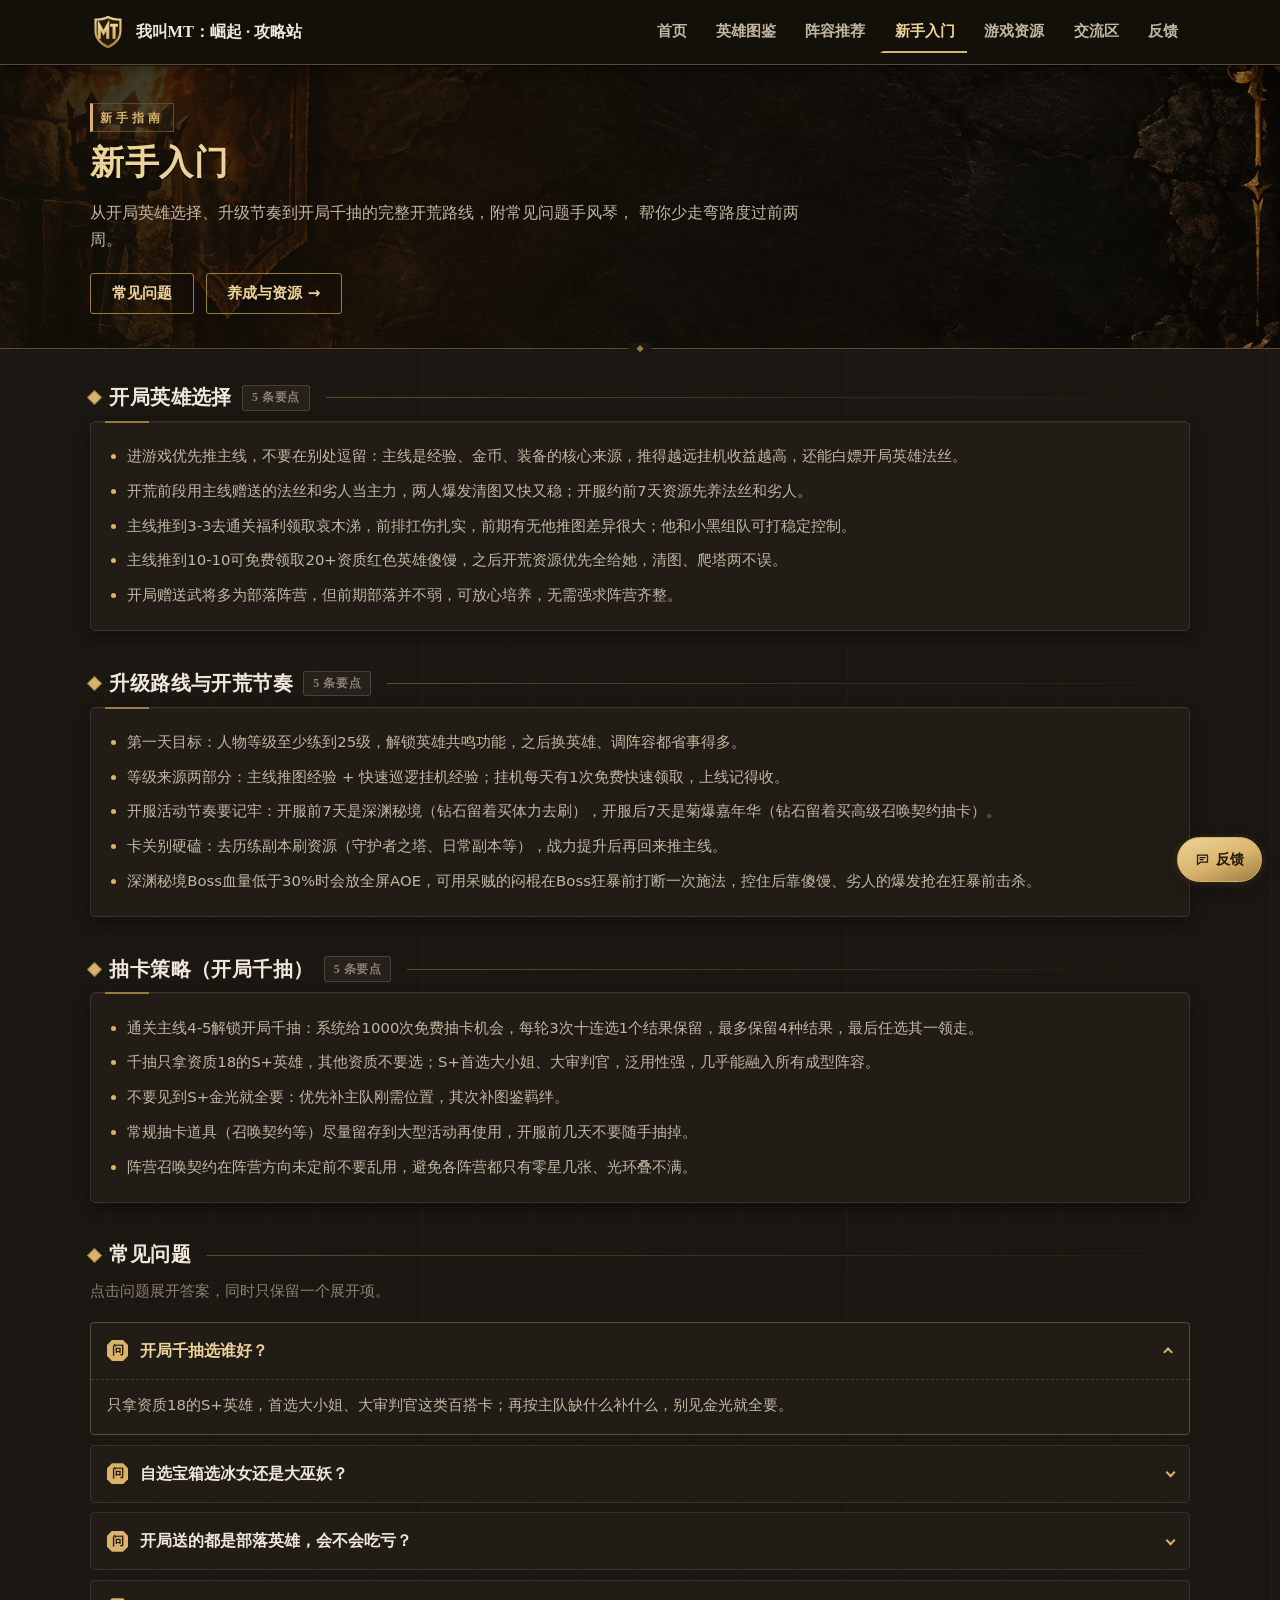
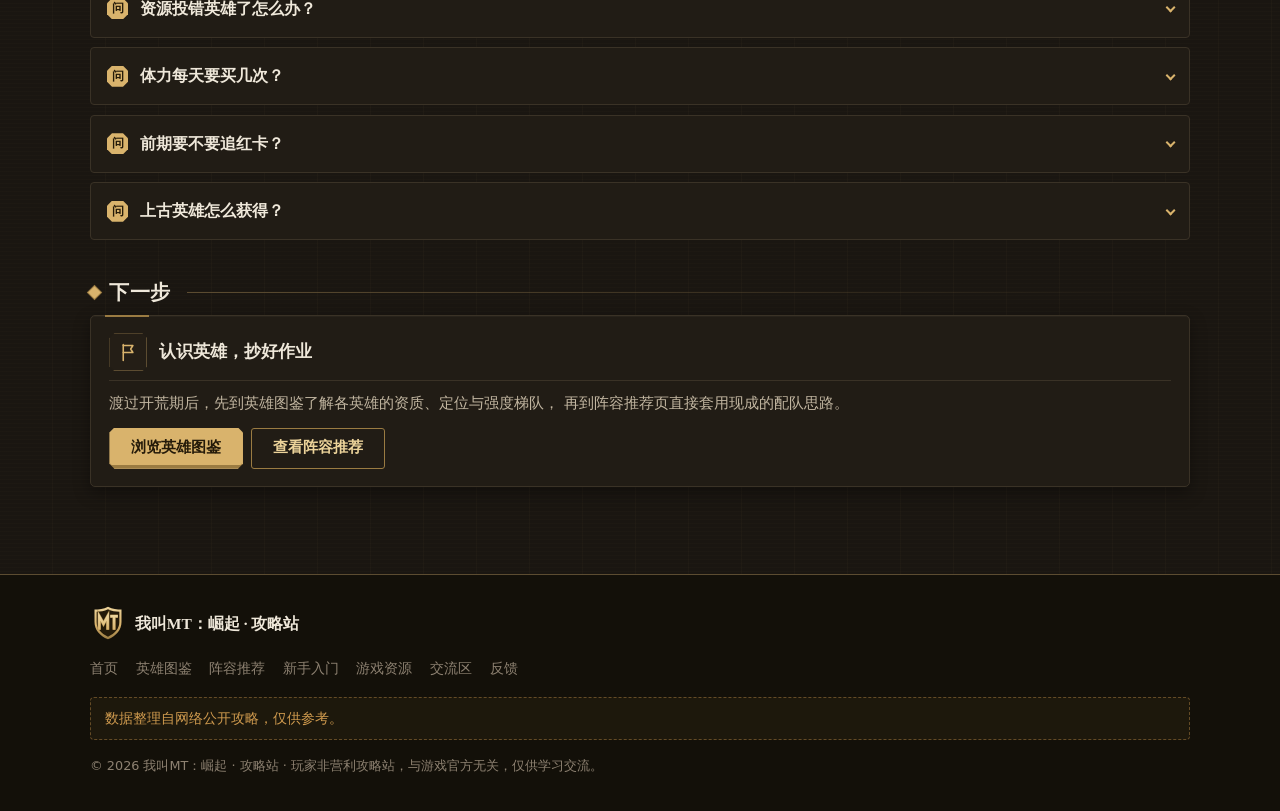
==== beginner.html @ c242b193 "init: 我叫MT：崛起攻略站（含反馈页）" ====
<!DOCTYPE html>
<html lang="zh-CN">
<head>
  <meta charset="UTF-8">
  <meta name="viewport" content="width=device-width, initial-scale=1.0">
  <title>新手入门 · 我叫MT：崛起 · 攻略站</title>
  <meta name="description" content="我叫MT：崛起新手入门攻略：开局英雄选择、升级路线与开荒节奏、开局千抽策略，附常见问题解答，帮你顺利度过开荒期。">
  <link rel="icon" type="image/png" href="assets/img/favicon-32.png">
  <!-- 样式在前：全站唯一样式文件 -->
  <link rel="stylesheet" href="assets/css/style.css">
  <!-- 页面局部：仅攻略要点列表的布局微调，视觉一律沿用全站设计令牌 -->
  <style>
    .guide-list { margin: 0; color: var(--text-secondary); }
    .guide-list li + li { margin-top: .55rem; }
    .guide-list li::marker { color: var(--gold); }
  </style>
</head>
<body>
  <!-- 页头（site-header）由 common.js 的 MTCommon.mount 注入到 body 顶部 -->

  <main class="page">
    <!-- 页面标题区 -->
    <section class="page-hero">
      <div class="container">
        <p class="page-hero__eyebrow">新手指南</p>
        <h1 class="page-hero__title">新手入门</h1>
        <p class="page-hero__desc">
          从开局英雄选择、升级节奏到开局千抽的完整开荒路线，附常见问题手风琴，
          帮你少走弯路度过前两周。
        </p>
        <div class="page-hero__actions">
          <a class="btn btn--ghost" href="#faq">常见问题</a>
          <a class="btn btn--ghost" href="resource.html">养成与资源 →</a>
        </div>
      </div>
    </section>

    <div class="container">
      <!-- ① 要点板块：由页面脚本读取 window.MT_GUIDES.beginner 渲染 -->
      <div id="guide-sections">
        <noscript>
          <div class="alert alert--warn">
            <p>攻略内容由 JavaScript 渲染，请启用后刷新页面。</p>
          </div>
        </noscript>
      </div>

      <!-- ② FAQ 手风琴：details/summary + 纯 JS 互斥展开 -->
      <section class="section" id="faq" aria-labelledby="faq-title">
        <h2 class="section__title" id="faq-title">常见问题</h2>
        <p class="section__desc">点击问题展开答案，同时只保留一个展开项。</p>
        <div id="guide-faq" class="faq"></div>
      </section>

      <!-- ③ 页尾引导 -->
      <section class="section" aria-labelledby="next-title">
        <h2 class="section__title" id="next-title">下一步</h2>
        <article class="card">
          <div class="card__head">
            <span class="card__icon" aria-hidden="true"><svg viewBox="0 0 24 24" fill="none" stroke="currentColor" stroke-width="1.8" stroke-linecap="round" stroke-linejoin="round"><path d="M6 3v18"/><path d="M6 4h11l-2.5 4L17 12H6"/></svg></span>
            <h3 class="card__title">认识英雄，抄好作业</h3>
          </div>
          <p class="card__desc">
            渡过开荒期后，先到英雄图鉴了解各英雄的资质、定位与强度梯队，
            再到阵容推荐页直接套用现成的配队思路。
          </p>
          <div class="card__foot">
            <a class="btn btn--primary" href="heroes.html">浏览英雄图鉴</a>
            <a class="btn btn--ghost" href="lineup.html">查看阵容推荐</a>
          </div>
        </article>
      </section>
    </div>
  </main>

  <!-- 页脚（site-footer，含免责声明）由 MTCommon.mount 注入到 body 末尾 -->

  <noscript>
    <div class="alert alert--warn container">
      <p>本站导航与攻略内容依赖 JavaScript，请启用后刷新页面。</p>
    </div>
  </noscript>

  <!-- body 末尾脚本顺序：data 脚本 → common.js → 页面脚本（mount 在最前调用） -->

  <!-- ① data 脚本：攻略数据 -->
  <script src="data/guides.js"></script>

  <!-- ② 全站公共脚本 -->
  <script src="assets/js/common.js"></script>

  <!-- ③ 页面脚本：先挂载骨架，再渲染攻略内容 -->
  <script>
    (function () {
      'use strict';

      /* 骨架挂载：页头 / 导航高亮 / 移动端菜单 / 页脚 */
      MTCommon.mount('beginner');

      var data = window.MT_GUIDES && window.MT_GUIDES.beginner;

      /* 数据缺失时的友好提示条 */
      function dataAlert(variant, text) {
        var box = document.createElement('div');
        box.className = 'alert alert--' + variant;
        box.setAttribute('role', 'alert');
        var p = document.createElement('p');
        var strong = document.createElement('strong');
        strong.textContent = '攻略数据加载失败。';
        p.appendChild(strong);
        p.appendChild(document.createTextNode(text));
        box.appendChild(p);
        return box;
      }

      /* 要点列表 <ul class="guide-list"> */
      function buildList(items) {
        var ul = document.createElement('ul');
        ul.className = 'guide-list';
        (items || []).forEach(function (text) {
          var li = document.createElement('li');
          li.textContent = text;
          ul.appendChild(li);
        });
        return ul;
      }

      /* ① 要点板块：section__title + 卡片内要点列表 */
      var sectionsHost = document.getElementById('guide-sections');
      if (sectionsHost) {
        if (!data || !Array.isArray(data.sections) || !data.sections.length) {
          sectionsHost.appendChild(dataAlert('warn',
            '请确认 data/guides.js 已正常引入，且包含 beginner 数据。'));
          console.warn('[beginner] window.MT_GUIDES.beginner.sections 缺失');
        } else {
          data.sections.forEach(function (sec, i) {
            var section = document.createElement('section');
            section.className = 'section';
            section.setAttribute('aria-labelledby', 'guide-sec-' + i);

            var h2 = document.createElement('h2');
            h2.className = 'section__title';
            h2.id = 'guide-sec-' + i;

            var label = document.createElement('span');
            label.textContent = sec.title || ('要点 ' + (i + 1));
            h2.appendChild(label);

            var count = document.createElement('span');
            count.className = 'badge badge--muted';
            count.textContent =
              (Array.isArray(sec.list) ? sec.list.length : 0) + ' 条要点';
            h2.appendChild(count);

            var card = document.createElement('article');
            card.className = 'card';
            card.appendChild(buildList(sec.list));

            section.appendChild(h2);
            section.appendChild(card);
            sectionsHost.appendChild(section);
          });
        }
      }

      /* ② FAQ 手风琴：互斥展开（纯 JS，样式复用 .faq / .faq-item） */
      var faqHost = document.getElementById('guide-faq');
      if (faqHost) {
        if (!data || !Array.isArray(data.faq) || !data.faq.length) {
          var info = document.createElement('div');
          info.className = 'alert alert--info';
          info.setAttribute('role', 'status');
          var infoP = document.createElement('p');
          infoP.textContent = '常见问题整理中，敬请期待。';
          info.appendChild(infoP);
          faqHost.appendChild(info);
          console.warn('[beginner] window.MT_GUIDES.beginner.faq 缺失');
        } else {
          var items = [];
          data.faq.forEach(function (entry, i) {
            var d = document.createElement('details');
            d.className = 'faq-item';

            var q = document.createElement('summary');
            q.className = 'faq-q';
            q.textContent = entry.q || ('问题 ' + (i + 1));

            var a = document.createElement('div');
            a.className = 'faq-a';
            var p = document.createElement('p');
            p.textContent = entry.a || '';
            a.appendChild(p);

            d.appendChild(q);
            d.appendChild(a);

            /* 手风琴互斥：展开一项时收起其余项 */
            d.addEventListener('toggle', function () {
              if (!d.open) return;
              items.forEach(function (other) {
                if (other !== d) other.open = false;
              });
            });

            items.push(d);
            faqHost.appendChild(d);
          });
          if (items.length) items[0].open = true; /* 首条默认展开示意可交互 */
        }
      }
    })();
  </script>
</body>
</html>
---- assets/css/style.css ----
/* ============================================================
   我叫MT：崛起 · 攻略站 —— 全站唯一样式文件 (v1.8 视觉重设计)
   ------------------------------------------------------------
   风格：魔兽世界式玩家攻略站 —— 暖石板深色 + 羊皮纸金，
        衬线中文标题、斜切角与方正控件、阵营纹章色彩、
        细线纹理背景；拒绝渐变光晕与圆角卡片堆砌。
   方法：移动优先（Mobile First），主断点 768px，辅助 480/1024
   依赖：零依赖，纯 CSS。本地双击 index.html 即可正常显示。
   目录：
     01 设计令牌
     02 基础重置与全局
     03 布局（container / page / section）
     04 顶部导航（由 common.js 注入）
     05 页面标题区 page-hero
     06 卡片与网格 card / card-grid
     07 筛选器 filter-bar / select / chips
     08 搜索框 search-box
     09 表格 table-wrap / table
     10 FAQ 手风琴 faq（details 实现，无 JS 可用）
     11 徽章 badge
     12 头像 avatar（首字/立绘双模式）
     13 提示条 alert
     14 按钮 btn
     15 页脚 site-footer（由 common.js 注入）
     16 评论区 giscus-wrap / 纹章装饰
     17 工具类与动效偏好
   ============================================================ */

/* ============================================================
   01 设计令牌
   ============================================================ */
:root {
  /* —— 底色（暖石板系，由深到浅）—— */
  --bg-deep:      #131009;                          /* 页面最底层 / 页脚 */
  --bg-body:      #1a1611;                          /* 页面主体 */
  --bg-card:      #211c15;                          /* 卡片表面 */
  --bg-elevated:  #282217;                          /* 弹层/表头/输入底 */
  --bg-soft:      #2f2820;                          /* hover 底 */
  --border-subtle: #3a3226;                         /* 常规描边 */
  --border-strong: #5c4c31;                         /* 强调描边 */

  /* —— 羊皮纸金 —— */
  --gold:        #d9b36c;
  --gold-rgb:    217, 179, 108;
  --gold-strong: #ecd39a;
  --gold-deep:   #9a7b42;
  --gold-ink:    #241a09;                           /* 金底上的深色文字 */

  /* —— 文本（暖灰）—— */
  --text-primary:   #efe8da;
  --text-secondary: #c2b6a1;
  --text-muted:     #8d8171;

  /* —— 状态色 —— */
  --info:    #7ba3d8;  --info-rgb:    123, 163, 216;
  --success: #7bae6f;  --success-rgb: 123, 174, 111;
  --warn:    #cf9a4e;  --warn-rgb:    207, 154, 78;
  --danger:  #c96a5a;  --danger-rgb:  201, 106, 90;

  /* —— 阵营色（联盟=蓝 / 部落=红 / 邪能=绿）—— */
  --alliance: #6d9bd8; --alliance-rgb: 109, 155, 216; --alliance-deep: #3c5f8f;
  --horde:    #cf6156; --horde-rgb:    207, 97, 86;   --horde-deep:    #8f3a32;
  --neutral:  #5da583; --neutral-rgb:  93, 165, 131;  --neutral-deep:  #35664f;

  /* —— 稀有度（资质：高→低 暖金/银/青铜/灰）—— */
  --rarity-common:    #a09781; --rarity-common-rgb:    160, 151, 129;
  --rarity-rare:      #8fa8c8; --rarity-rare-rgb:      143, 168, 200;
  --rarity-epic:      #b08cc9; --rarity-epic-rgb:      176, 140, 201;
  --rarity-legendary: #dca64f; --rarity-legendary-rgb: 220, 166, 79;

  /* —— 圆角：整体方正，仅保留小圆角 —— */
  --radius-sm: 3px;
  --radius-md: 4px;
  --radius-lg: 5px;
  --radius-full: 999px;

  /* —— 斜切角（芯片/徽章/金底按钮的游戏 UI 感）—— */
  --chamfer: polygon(
    5px 0, calc(100% - 5px) 0, 100% 5px,
    100% calc(100% - 5px), calc(100% - 5px) 100%,
    5px 100%, 0 calc(100% - 5px), 0 5px
  );

  /* —— 阴影：硬投影，不用光晕 —— */
  --shadow-card: 0 1px 0 rgba(255, 244, 214, 0.03) inset, 0 6px 16px rgba(0, 0, 0, 0.35);
  --shadow-pop:  0 10px 28px rgba(0, 0, 0, 0.5);
  --shadow-press: 0 2px 0 rgba(0, 0, 0, 0.45);

  /* —— 尺寸与层级 —— */
  --container-max: 1100px;
  --header-h: 64px;
  --z-header: 100;

  /* —— 字体：标题衬线（庄重、有雕版感），正文黑体 —— */
  --font-serif: "Noto Serif SC", "Source Han Serif SC", "思源宋体",
                 "STZhongsong", "SimSun", serif;
  --font-sans: "PingFang SC", "HarmonyOS Sans SC", "Microsoft YaHei",
               "Segoe UI", system-ui, -apple-system, sans-serif;
}

/* ============================================================
   02 基础重置与全局
   ============================================================ */
*,
*::before,
*::after { box-sizing: border-box; }

html {
  scroll-behavior: smooth;
  scroll-padding-top: calc(var(--header-h) + 1rem);
}

body {
  margin: 0;
  min-height: 100vh;
  display: flex;
  flex-direction: column;
  font-family: var(--font-sans);
  font-size: 15.5px;
  line-height: 1.75;
  color: var(--text-primary);
  background-color: var(--bg-body);
  /* 细线纹理：横向织线 + 纵向石缝，代替渐变光晕 */
  background-image:
    repeating-linear-gradient(0deg,
      transparent 0, transparent 3px,
      rgba(217, 179, 108, 0.016) 3px, rgba(217, 179, 108, 0.016) 4px),
    repeating-linear-gradient(90deg,
      transparent 0, transparent 52px,
      rgba(217, 179, 108, 0.028) 52px, rgba(217, 179, 108, 0.028) 53px);
  -webkit-font-smoothing: antialiased;
  text-rendering: optimizeLegibility;
}

main { flex: 1 0 auto; }

img { max-width: 100%; display: block; }

h1, h2, h3, h4 {
  margin: 0 0 .5em; line-height: 1.35;
  font-family: var(--font-serif);
  font-weight: 900;
}
h1 { font-size: clamp(1.55rem, 4.5vw, 2.15rem); letter-spacing: .02em; }
h2 { font-size: clamp(1.25rem, 3.6vw, 1.5rem); letter-spacing: .02em; }
h3 { font-size: 1.08rem; }
p  { margin: 0 0 .8em; }

a { color: var(--gold-strong); text-decoration: none; transition: color .18s; }
a:hover { color: var(--gold); }

ul, ol { margin: 0 0 .8em; padding-left: 1.3em; }

::selection { background: rgba(var(--gold-rgb), 0.32); color: #fff8e8; }

:focus-visible {
  outline: 2px solid var(--gold);
  outline-offset: 2px;
  border-radius: 2px;
}

/* 滚动条（暖石色） */
::-webkit-scrollbar { width: 10px; height: 10px; }
::-webkit-scrollbar-track { background: var(--bg-deep); }
::-webkit-scrollbar-thumb {
  background: #3d342a; border-radius: 0;
  border: 2px solid var(--bg-deep);
}
::-webkit-scrollbar-thumb:hover { background: #52463a; }

/* ============================================================
   03 布局
   ============================================================ */
.container {
  width: min(100% - 2rem, var(--container-max));
  margin-inline: auto;
}

.page { padding-bottom: 3rem; }

.section { margin: 0 0 2.4rem; }
.section__title {
  display: flex; align-items: center; gap: .65rem;
  margin-bottom: .45em; font-size: 1.28rem; color: var(--text-primary);
}
/* 标题前置菱形饰钉 + 尾部渐隐细线 */
.section__title::before {
  content: ""; flex: 0 0 auto; width: 9px; height: 9px;
  transform: rotate(45deg);
  background: var(--gold);
  box-shadow: 0 0 0 1px var(--gold-deep);
}
.section__title::after {
  content: ""; flex: 1 1 auto; height: 1px; margin-left: .35rem;
  background: linear-gradient(90deg, var(--border-strong), transparent);
}
.section__desc { margin: 0 0 1.1rem; color: var(--text-muted); font-size: .92rem; }

/* ============================================================
   04 顶部导航（结构由 MTCommon.mount 注入，类名契约不变）
   ============================================================ */
.site-header {
  position: sticky; top: 0; z-index: var(--z-header);
  background: rgba(19, 16, 9, 0.94);
  -webkit-backdrop-filter: blur(8px); backdrop-filter: blur(8px);
  border-bottom: 1px solid var(--border-strong);
  box-shadow: 0 1px 0 rgba(0, 0, 0, 0.6), 0 4px 14px rgba(0, 0, 0, 0.35);
}
.site-header__inner {
  display: flex; align-items: center; justify-content: space-between;
  gap: .75rem; min-height: var(--header-h); position: relative;
}

/* 站名：斜切金板徽标 + 衬线站名 */
.brand { display: inline-flex; align-items: center; gap: .6rem; }
.brand__logo {
  display: inline-flex; align-items: center; justify-content: center;
  width: 36px; height: 36px; flex: 0 0 auto;
}
/* v2.0：品牌位改用站点徽标 SVG（盾形 MT），无金底无斜切以免双重描框 */
.brand__logo img { width: 100%; height: 100%; display: block; }
.brand__name {
  font-family: var(--font-serif);
  font-weight: 900; font-size: 1.02rem; color: var(--text-primary);
  white-space: nowrap;
}
@media (max-width: 400px) {
  .brand__name { font-size: .9rem; }
}

/* 汉堡按钮（仅移动端显示） */
.nav-toggle {
  display: inline-flex; flex-direction: column;
  align-items: center; justify-content: center; gap: 5px;
  width: 44px; height: 44px; padding: 0;
  border-radius: var(--radius-sm);
  background: var(--bg-elevated);
  border: 1px solid var(--border-subtle);
  cursor: pointer;
}
.nav-toggle__bar {
  width: 18px; height: 2px; border-radius: 0;
  background: var(--gold); transition: transform .25s ease, opacity .2s ease;
}
.site-header--open .nav-toggle__bar:nth-child(1) { transform: translateY(7px) rotate(45deg); }
.site-header--open .nav-toggle__bar:nth-child(2) { opacity: 0; }
.site-header--open .nav-toggle__bar:nth-child(3) { transform: translateY(-7px) rotate(-45deg); }

/* 移动端：导航下拉面板，默认隐藏 */
.site-nav {
  display: none;
  position: absolute; top: 100%; left: -1rem; right: -1rem;
  padding: .5rem .75rem 1rem;
  background: var(--bg-elevated);
  border-bottom: 1px solid var(--border-strong);
  border-top: 1px solid var(--border-subtle);
  box-shadow: var(--shadow-pop);
}
.site-header--open .site-nav { display: block; animation: navDrop .18s ease both; }
@keyframes navDrop {
  from { opacity: 0; transform: translateY(-6px); }
  to   { opacity: 1; transform: translateY(0); }
}
.nav-list { display: flex; flex-direction: column; gap: .1rem; margin: 0; padding: 0; list-style: none; }
.nav-link {
  display: block; padding: .6rem .8rem;
  border-radius: var(--radius-sm);
  color: var(--text-secondary); font-weight: 600; font-size: .98rem;
  border-left: 3px solid transparent;
  transition: background .18s, color .18s, border-color .18s;
}
.nav-link:hover { color: var(--gold-strong); background: var(--bg-soft); }
.nav-link--active {
  color: var(--gold-strong);
  background: rgba(var(--gold-rgb), 0.07);
  border-left-color: var(--gold);
}

/* ≥768px：横排导航，隐藏汉堡；当前项用底部金条标识 */
@media (min-width: 768px) {
  .nav-toggle { display: none; }
  .site-nav {
    display: block; position: static;
    padding: 0; background: transparent;
    border: 0; box-shadow: none;
  }
  .site-header--open .site-nav { animation: none; }
  .nav-list { flex-direction: row; gap: .15rem; }
  .nav-link {
    padding: .45rem .75rem; font-size: .95rem;
    border-left-color: transparent;
    border-bottom: 2px solid transparent;
    border-radius: 0;
  }
  .nav-link:hover { background: transparent; border-bottom-color: var(--border-strong); }
  .nav-link--active {
    background: transparent;
    border-bottom-color: var(--gold);
  }
}

/* ============================================================
   05 页面标题区（去渐变横幅：留白 + 饰线 + 菱形分隔）
   ============================================================ */
.page-hero {
  position: relative;
  padding: 2.4rem 0 2.1rem;
  margin-bottom: 2.2rem;
  background:
    repeating-linear-gradient(-45deg,
      transparent 0, transparent 14px,
      rgba(217, 179, 108, 0.02) 14px, rgba(217, 179, 108, 0.02) 15px);
  border-bottom: 1px solid var(--border-strong);
}
/* 横幅底图（v2.0 P3）：火把石壁，左侧压暗保标题可读，右中透出安静深色区 */
.page-hero::before {
  content: "";
  position: absolute; inset: 0; z-index: 0;
  background:
    linear-gradient(90deg,
      rgba(19, 16, 9, 0.88) 0%, rgba(19, 16, 9, 0.62) 45%,
      rgba(19, 16, 9, 0.38) 100%),
    url("../img/banner-default.png") center 42% / cover no-repeat;
  pointer-events: none;
}
.page-hero > .container { position: relative; z-index: 1; }
/* 底缝中央菱形饰 */
.page-hero::after {
  content: "◆"; position: absolute; left: 50%; bottom: -.52em;
  transform: translateX(-50%);
  color: var(--gold-deep); background: var(--bg-body);
  padding: 0 .85em; font-size: .58rem; line-height: 1;
}
/* 中文标签：金边签条，代替英文眉标 */
.page-hero__eyebrow {
  display: inline-block; margin: 0 0 .55em;
  padding: .18em .7em .18em .6em;
  color: var(--gold); font-size: .78rem; font-weight: 700;
  letter-spacing: .32em;
  border: 1px solid var(--border-strong);
  border-left: 3px solid var(--gold);
  background: rgba(var(--gold-rgb), 0.06);
}
.page-hero__title {
  margin: 0 0 .4em;
  color: var(--gold-strong);
  text-shadow: 0 1px 0 rgba(0, 0, 0, 0.8);
}
.page-hero__desc {
  max-width: 46em; margin: 0; color: var(--text-secondary); font-size: .98rem;
}
.page-hero__actions { display: flex; flex-wrap: wrap; gap: .75rem; margin-top: 1.2rem; }

/* 首页纹章横排（阵营徽记装饰，index.html 内联 SVG） */
.hero-crest-band {
  display: flex; align-items: center; gap: 1.3rem;
  margin-top: 1.5rem;
}
.hero-crest-band svg { width: 46px; height: 46px; }
.hero-crest-band .crest--alliance { color: var(--alliance); }
.hero-crest-band .crest--horde    { color: var(--horde); }
.hero-crest-band .crest--neutral  { color: var(--neutral); }

/* ============================================================
   06 卡片与网格
   ============================================================ */
.card-grid {
  display: grid; grid-template-columns: 1fr; gap: .9rem;
}
@media (min-width: 560px)  { .card-grid { grid-template-columns: repeat(2, 1fr); gap: 1rem; } }
@media (min-width: 1024px) { .card-grid { grid-template-columns: repeat(3, 1fr); } }
.card-grid--4 { /* 宽屏四列（版块类） */ }
@media (min-width: 1024px) { .card-grid--4 { grid-template-columns: repeat(4, 1fr); } }
.card-grid--2 { grid-template-columns: 1fr; }
@media (min-width: 768px)  { .card-grid--2 { grid-template-columns: repeat(2, 1fr); } }

/* 卡片：平整石板 + 双线描边 + 顶部金线短饰 */
.card {
  position: relative;
  display: flex; flex-direction: column; gap: .55rem;
  padding: 1.05rem 1.15rem 1.1rem;
  background: var(--bg-card);
  border: 1px solid var(--border-subtle);
  border-radius: var(--radius-lg);
  box-shadow: var(--shadow-card);
  transition: border-color .18s ease, transform .18s ease;
}
.card::before {
  content: ""; position: absolute; top: -1px; left: 14px;
  width: 44px; height: 2px; background: var(--gold-deep);
}
.card:hover {
  transform: translateY(-1px);
  border-color: var(--border-strong);
}
.card__head {
  display: flex; align-items: center; gap: .7rem;
  padding-bottom: .55rem; border-bottom: 1px solid var(--border-subtle);
}
.card__head .avatar { margin-bottom: -0.55rem; }  /* 头像不吃分隔线内边距 */
/* 图标位：斜切托板，内放手绘 SVG（stroke=currentColor） */
.card__icon {
  display: inline-flex; align-items: center; justify-content: center;
  width: 38px; height: 38px; flex: 0 0 auto;
  clip-path: var(--chamfer);
  background: #241e16;
  border: 1px solid var(--border-strong);
  color: var(--gold);
}
.card__icon svg { width: 21px; height: 21px; display: block; }
.card__title { margin: 0; font-size: 1.05rem; }
.card__desc  { margin: 0; color: var(--text-secondary); font-size: .92rem; flex: 1; }
.card__foot  { display: flex; align-items: center; gap: .5rem; flex-wrap: wrap; margin-top: .2rem; }

/* 英雄卡阵营纹章水印（heroes.js 注入，装饰性 SVG） */
.card__crest {
  position: absolute; top: .55rem; right: .6rem;
  width: 40px; height: 40px; opacity: .13; pointer-events: none;
}
.card__crest svg { width: 100%; height: 100%; display: block; }
.card__crest.crest--alliance { color: var(--alliance); opacity: .30; }
.card__crest.crest--horde    { color: var(--horde); opacity: .30; }
.card__crest.crest--neutral  { color: var(--neutral); opacity: .30; }

/* 攻略要点列表（resource/beginner 内联脚本使用） */
.guide-list { margin: 0; padding-left: 1.15em; }
.guide-list li { margin: .3em 0; color: var(--text-secondary); font-size: .93rem; }
.guide-list li::marker { color: var(--gold-deep); }

/* ============================================================
   07 筛选器
   ============================================================ */
.filter-bar {
  display: flex; flex-wrap: wrap; align-items: flex-end;
  gap: .75rem 1rem; margin-bottom: 1.35rem;
  padding: .85rem 1rem;
  background: var(--bg-card);
  border: 1px solid var(--border-subtle);
  border-top: 2px solid var(--border-strong);
  border-radius: var(--radius-lg);
}
.filter-group { display: flex; flex-wrap: wrap; gap: .75rem 1rem; align-items: flex-end; }

.field { display: inline-flex; flex-direction: column; gap: .3rem; }
.field__label {
  font-size: .78rem; color: var(--gold);
  letter-spacing: .18em; font-weight: 700;
}

/* 下拉：方正控件 + 金色箭头 */
.select { position: relative; display: inline-flex; }
.select select {
  appearance: none; -webkit-appearance: none;
  min-width: 8.5em; padding: .5rem 2.3em .5rem .9rem;
  font: inherit; font-size: .92rem; color: var(--text-primary);
  background: var(--bg-elevated);
  border: 1px solid var(--border-subtle);
  border-radius: var(--radius-sm);
  cursor: pointer; transition: border-color .18s;
}
.select select:hover { border-color: var(--border-strong); }
.select select:focus-visible { outline-offset: 0; border-color: var(--gold); }
.select::after {
  content: ""; position: absolute; right: .95em; top: 50%;
  width: .48em; height: .48em; pointer-events: none;
  border-right: 2px solid var(--gold); border-bottom: 2px solid var(--gold);
  transform: translateY(-70%) rotate(45deg);
}

/* 标签 chips：方正档位签，激活为斜切金底 */
.chips { display: flex; flex-wrap: wrap; gap: .45rem; }
.chip {
  display: inline-flex; align-items: center;
  padding: .36rem .95rem;
  font: inherit; font-size: .88rem; font-weight: 700;
  color: var(--text-secondary);
  background: var(--bg-elevated);
  border: 1px solid var(--border-subtle);
  border-radius: var(--radius-sm);
  cursor: pointer;
  transition: color .18s, border-color .18s, background .18s;
}
.chip:hover { color: var(--gold-strong); border-color: var(--border-strong); }
.chip--active {
  clip-path: var(--chamfer);
  color: var(--gold-ink); background: var(--gold);
  border-color: transparent;
  box-shadow: var(--shadow-press);
}
.chip--active:hover { color: var(--gold-ink); }

/* ============================================================
   08 搜索框
   ============================================================ */
.search-box { position: relative; display: block; flex: 1 1 220px; max-width: 460px; }
.search-box::before {
  content: ""; position: absolute; left: .8rem; top: 50%;
  width: 1.05rem; height: 1.05rem; transform: translateY(-50%);
  pointer-events: none; opacity: .8;
  background: url("data:image/svg+xml,%3Csvg xmlns='http://www.w3.org/2000/svg' viewBox='0 0 24 24' fill='none' stroke='%23c2b6a1' stroke-width='2.2' stroke-linecap='round'%3E%3Ccircle cx='11' cy='11' r='7'/%3E%3Cline x1='21' y1='21' x2='16.2' y2='16.2'/%3E%3C/svg%3E") center / contain no-repeat;
}
.search-box input {
  width: 100%; padding: .58rem 1rem .58rem 2.5rem;
  font: inherit; font-size: .95rem; color: var(--text-primary);
  background: var(--bg-elevated);
  border: 1px solid var(--border-subtle);
  border-radius: var(--radius-sm);
  transition: border-color .18s, box-shadow .18s;
}
.search-box input::placeholder { color: var(--text-muted); }
.search-box input:focus {
  outline: none; border-color: var(--gold);
  box-shadow: 0 0 0 1px rgba(var(--gold-rgb), 0.35);
}

/* ============================================================
   09 表格
   ============================================================ */
.table-wrap {
  overflow-x: auto;
  border: 1px solid var(--border-subtle);
  border-radius: var(--radius-lg);
  background: var(--bg-card);
  box-shadow: var(--shadow-card);
  -webkit-overflow-scrolling: touch;
}
.table {
  width: 100%; border-collapse: collapse;
  font-size: .92rem; white-space: nowrap;
}
.table th, .table td {
  padding: .68rem .85rem; text-align: left;
  border-bottom: 1px solid #2e2820;
}
.table thead th {
  position: sticky; top: 0;
  background: var(--bg-elevated);
  color: var(--gold); font-size: .82rem; font-weight: 700; letter-spacing: .06em;
  border-bottom: 1px solid var(--border-strong);
}
.table tbody tr { transition: background .15s; }
.table tbody tr:hover { background: rgba(var(--gold-rgb), 0.05); }
.table tbody tr:last-child td { border-bottom: 0; }
.table .num { font-variant-numeric: tabular-nums; color: var(--gold-strong); }

/* ============================================================
   10 FAQ 手风琴（details/summary，无 JS 也能开合）
   ============================================================ */
.faq { display: flex; flex-direction: column; gap: .6rem; }
.faq-item {
  background: var(--bg-card);
  border: 1px solid var(--border-subtle);
  border-radius: var(--radius-md);
  overflow: hidden;
  transition: border-color .18s;
}
.faq-item[open] { border-color: var(--border-strong); }
.faq-q {
  display: flex; align-items: center; gap: .75rem;
  padding: .88rem 1rem; cursor: pointer;
  font-family: var(--font-serif); font-weight: 700; font-size: .99rem;
  color: var(--text-primary);
  list-style: none; user-select: none;
  transition: color .18s;
}
.faq-q::-webkit-details-marker { display: none; }
.faq-q::before {
  content: "问"; flex: 0 0 auto;
  width: 1.7em; height: 1.7em; line-height: 1.7em; text-align: center;
  clip-path: var(--chamfer);
  font-family: var(--font-sans);
  font-size: .78em; font-weight: 800; color: var(--gold-ink);
  background: var(--gold);
}
.faq-q::after {
  content: ""; flex: 0 0 auto; margin-left: auto;
  width: .45em; height: .45em;
  border-right: 2px solid var(--gold); border-bottom: 2px solid var(--gold);
  transform: rotate(45deg) translateY(-20%);
  transition: transform .2s;
}
.faq-item[open] .faq-q { color: var(--gold-strong); }
.faq-item[open] .faq-q::after { transform: rotate(-135deg) translateY(-30%); }
.faq-a {
  padding: 0 1rem 1rem 1rem;
  color: var(--text-secondary); font-size: .93rem;
  border-top: 1px dashed #463c2c;
}
.faq-a > :first-child { margin-top: .8rem; }
.faq-a > :last-child { margin-bottom: 0; }

/* ============================================================
   11 徽章 badge（方正小签条）
   ============================================================ */
.badge {
  display: inline-flex; align-items: center; gap: .3em;
  padding: .1rem .55rem;
  font-size: .74rem; font-weight: 700; line-height: 1.75;
  letter-spacing: .05em;
  border-radius: var(--radius-sm);
  color: var(--text-secondary);
  background: var(--bg-elevated);
  border: 1px solid var(--border-subtle);
  white-space: nowrap;
}
.badge--muted { color: var(--text-muted); background: rgba(141, 129, 113, 0.10); border-color: rgba(141, 129, 113, 0.35); }
.badge--gold  { color: var(--gold-strong); background: rgba(var(--gold-rgb), 0.10); border-color: rgba(var(--gold-rgb), 0.45); }

/* 稀有度 */
.badge--common    { color: var(--rarity-common);    background: rgba(var(--rarity-common-rgb), .10);    border-color: rgba(var(--rarity-common-rgb), .4); }
.badge--rare      { color: var(--rarity-rare);      background: rgba(var(--rarity-rare-rgb), .10);      border-color: rgba(var(--rarity-rare-rgb), .45); }
.badge--epic      { color: var(--rarity-epic);      background: rgba(var(--rarity-epic-rgb), .12);      border-color: rgba(var(--rarity-epic-rgb), .45); }
.badge--legendary { color: var(--rarity-legendary); background: rgba(var(--rarity-legendary-rgb), .12); border-color: rgba(var(--rarity-legendary-rgb), .5); }

/* 阵营 */
.badge--alliance { color: var(--alliance); background: rgba(var(--alliance-rgb), .10); border-color: rgba(var(--alliance-rgb), .45); }
.badge--horde    { color: var(--horde);    background: rgba(var(--horde-rgb), .10);    border-color: rgba(var(--horde-rgb), .45); }
.badge--neutral  { color: var(--neutral);  background: rgba(var(--neutral-rgb), .10);  border-color: rgba(var(--neutral-rgb), .45); }

/* Tier：T0 金 / T1 紫 / T2 蓝 / T3 绿 */
.badge--tier0 { color: var(--gold-strong);    background: rgba(var(--gold-rgb), .10);         border-color: rgba(var(--gold-rgb), .5); }
.badge--tier1 { color: var(--rarity-epic);    background: rgba(var(--rarity-epic-rgb), .10);  border-color: rgba(var(--rarity-epic-rgb), .45); }
.badge--tier2 { color: var(--rarity-rare);    background: rgba(var(--rarity-rare-rgb), .10);  border-color: rgba(var(--rarity-rare-rgb), .45); }
.badge--tier3 { color: var(--success);        background: rgba(var(--success-rgb), .10);      border-color: rgba(var(--success-rgb), .45); }

/* ============================================================
   12 头像 avatar（首字模式 / 立绘模式双支持）
   用法A 首字：<span class="avatar avatar--horde">哀</span>
   用法B 立绘：<span class="avatar avatar--horde avatar--hasimg">
                 <img src="assets/img/heroes/xxx.png" onerror="this.remove()">
                 <span class="avatar__glyph">哀</span>
              </span>
   外形：方圆切角 + 阵营描边 + 内圈暗线（像徽章相框）
   ============================================================ */
.avatar {
  position: relative;
  display: inline-flex; align-items: center; justify-content: center;
  width: 42px; height: 42px; flex: 0 0 auto;
  border-radius: 24%;
  font-family: var(--font-serif);
  font-weight: 900; font-size: 1.1rem;
  color: var(--gold-strong);
  background: #2a2318;
  border: 2px solid var(--gold-deep);
  box-shadow: inset 0 0 0 2px rgba(0, 0, 0, 0.5), 0 2px 6px rgba(0, 0, 0, 0.4);
  user-select: none;
}
.avatar--alliance { border-color: var(--alliance-deep); color: #a8c6ec; }
.avatar--horde    { border-color: var(--horde-deep);    color: #ecb0a8; }
.avatar--neutral  { border-color: var(--neutral-deep);  color: #a8d4bd; }
.avatar--sm { width: 30px; height: 30px; font-size: .84rem; }
.avatar--lg { width: 58px; height: 58px; font-size: 1.45rem; }

/* 立绘模式：图片铺满并盖住首字（z-index:1），加载失败被移除后自动回落首字 */
.avatar--hasimg { overflow: hidden; padding: 0; }
.avatar--hasimg img {
  position: absolute; inset: 0; z-index: 1;
  width: 100%; height: 100%;
  object-fit: cover; border-radius: inherit;
}
.avatar__glyph { position: relative; }

/* ============================================================
   13 提示条 alert
   ============================================================ */
.alert {
  display: flex; gap: .7rem; align-items: flex-start;
  padding: .85rem 1rem; margin: 0 0 1rem;
  background: var(--bg-card);
  border: 1px solid var(--border-subtle);
  border-left: 3px solid var(--text-muted);
  border-radius: var(--radius-md);
  font-size: .92rem; color: var(--text-secondary);
}
.alert > :only-child, .alert p { margin: 0; }
.alert strong { color: var(--text-primary); }
.alert--info    { border-left-color: var(--info);    background: rgba(var(--info-rgb), .07); }
.alert--success { border-left-color: var(--success); background: rgba(var(--success-rgb), .07); }
.alert--warn    { border-left-color: var(--warn);    background: rgba(var(--warn-rgb), .08); }
.alert--danger  { border-left-color: var(--danger);  background: rgba(var(--danger-rgb), .08); }

/* ============================================================
   14 按钮（金底实心 = 斜切 + 硬底边，像游戏按键）
   ============================================================ */
.btn {
  display: inline-flex; align-items: center; justify-content: center; gap: .45em;
  padding: .56rem 1.3rem;
  font: inherit; font-size: .95rem; font-weight: 700; line-height: 1.4;
  color: var(--text-secondary);
  background: var(--bg-elevated);
  border: 1px solid var(--border-subtle);
  border-radius: var(--radius-sm);
  cursor: pointer; text-align: center;
  transition: transform .12s ease, border-color .18s, background .18s, color .18s;
}
.btn:hover { color: var(--gold-strong); border-color: var(--border-strong); }
.btn:active { transform: translateY(1px); }

.btn--primary {
  clip-path: var(--chamfer);
  color: var(--gold-ink); background: var(--gold);
  border-color: transparent;
  box-shadow: inset 0 -3px 0 var(--gold-deep);
}
.btn--primary:hover {
  color: var(--gold-ink); background: var(--gold-strong);
  box-shadow: inset 0 -3px 0 var(--gold-deep);
}
.btn--ghost {
  background: transparent;
  border-color: var(--gold-deep);
  color: var(--gold-strong);
}
.btn--ghost:hover { background: rgba(var(--gold-rgb), .08); color: var(--gold-strong); border-color: var(--gold); }
.btn--soft { background: var(--bg-soft); }

.btn--sm { padding: .3rem .85rem; font-size: .85rem; }
.btn--lg { padding: .72rem 1.8rem; font-size: 1.02rem; }
.btn--block { display: flex; width: 100%; }

/* ============================================================
   15 页脚（结构由 MTCommon.mount 注入）
   ============================================================ */
.site-footer {
  position: relative;
  margin-top: auto;
  padding: 1.9rem 0 2.1rem;
  background: var(--bg-deep);
  border-top: 1px solid var(--border-strong);
}
.site-footer__inner { display: flex; flex-direction: column; gap: .9rem; }
.site-footer__brand {
  display: flex; align-items: center; gap: .55rem;
  margin: 0; font-family: var(--font-serif); font-weight: 900;
}
.site-footer__nav { display: flex; flex-wrap: wrap; gap: .35rem 1.1rem; margin: 0; padding: 0; list-style: none; }
.site-footer__nav a { color: var(--text-muted); font-size: .88rem; }
.site-footer__nav a:hover { color: var(--gold-strong); }
.site-footer__disclaimer {
  margin: 0; padding: .55rem .85rem;
  color: var(--warn); font-size: .85rem;
  background: rgba(var(--warn-rgb), .06);
  border: 1px dashed rgba(var(--warn-rgb), .4);
  border-radius: var(--radius-md);
}
.site-footer__meta { margin: 0; color: var(--text-muted); font-size: .8rem; }

/* ============================================================
   16 评论区 giscus
   ============================================================ */
.giscus-wrap { padding: .4rem 0 0; }
.giscus-wrap iframe { width: 100%; }

/* ============================================================
   17 工具类与动效偏好
   ============================================================ */
.text-muted   { color: var(--text-muted); }
.text-gold    { color: var(--gold-strong); }
.text-center  { text-align: center; }
.visually-hidden {
  position: absolute; width: 1px; height: 1px;
  margin: -1px; padding: 0; overflow: hidden;
  clip: rect(0 0 0 0); white-space: nowrap; border: 0;
}

@media (prefers-reduced-motion: reduce) {
  html { scroll-behavior: auto; }
  *, *::before, *::after {
    animation-duration: .01ms !important;
    animation-iteration-count: 1 !important;
    transition-duration: .01ms !important;
  }
}

/* ============================================================
   18 反馈悬浮按钮（common.js 注入，全站页面右下角）
   ============================================================ */
.feedback-fab {
  position: fixed;
  right: 18px;
  bottom: 18px;
  z-index: 990;
  display: inline-flex;
  align-items: center;
  gap: .4rem;
  padding: .55rem 1.05rem;
  border-radius: 999px;
  background: linear-gradient(160deg, var(--gold-strong), var(--gold) 55%, var(--gold-deep));
  border: 1px solid var(--gold);
  color: var(--gold-ink);
  font-size: .9rem;
  font-weight: 600;
  text-decoration: none;
  box-shadow: 0 6px 18px rgba(0, 0, 0, .45), 0 2px 8px rgba(var(--gold-rgb), .25);
  transition: transform .15s ease, box-shadow .15s ease, filter .15s ease;
}
.feedback-fab:hover,
.feedback-fab:focus-visible {
  color: var(--gold-ink);
  transform: translateY(-2px);
  filter: brightness(1.06);
  box-shadow: 0 9px 24px rgba(0, 0, 0, .5), 0 3px 10px rgba(var(--gold-rgb), .35);
}
.feedback-fab:active { transform: translateY(0); }
.feedback-fab svg { flex: 0 0 auto; }

@media (max-width: 767px) {
  .feedback-fab {
    right: 14px;
    bottom: 14px;
    padding: .5rem .9rem;
    font-size: .85rem;
  }
}
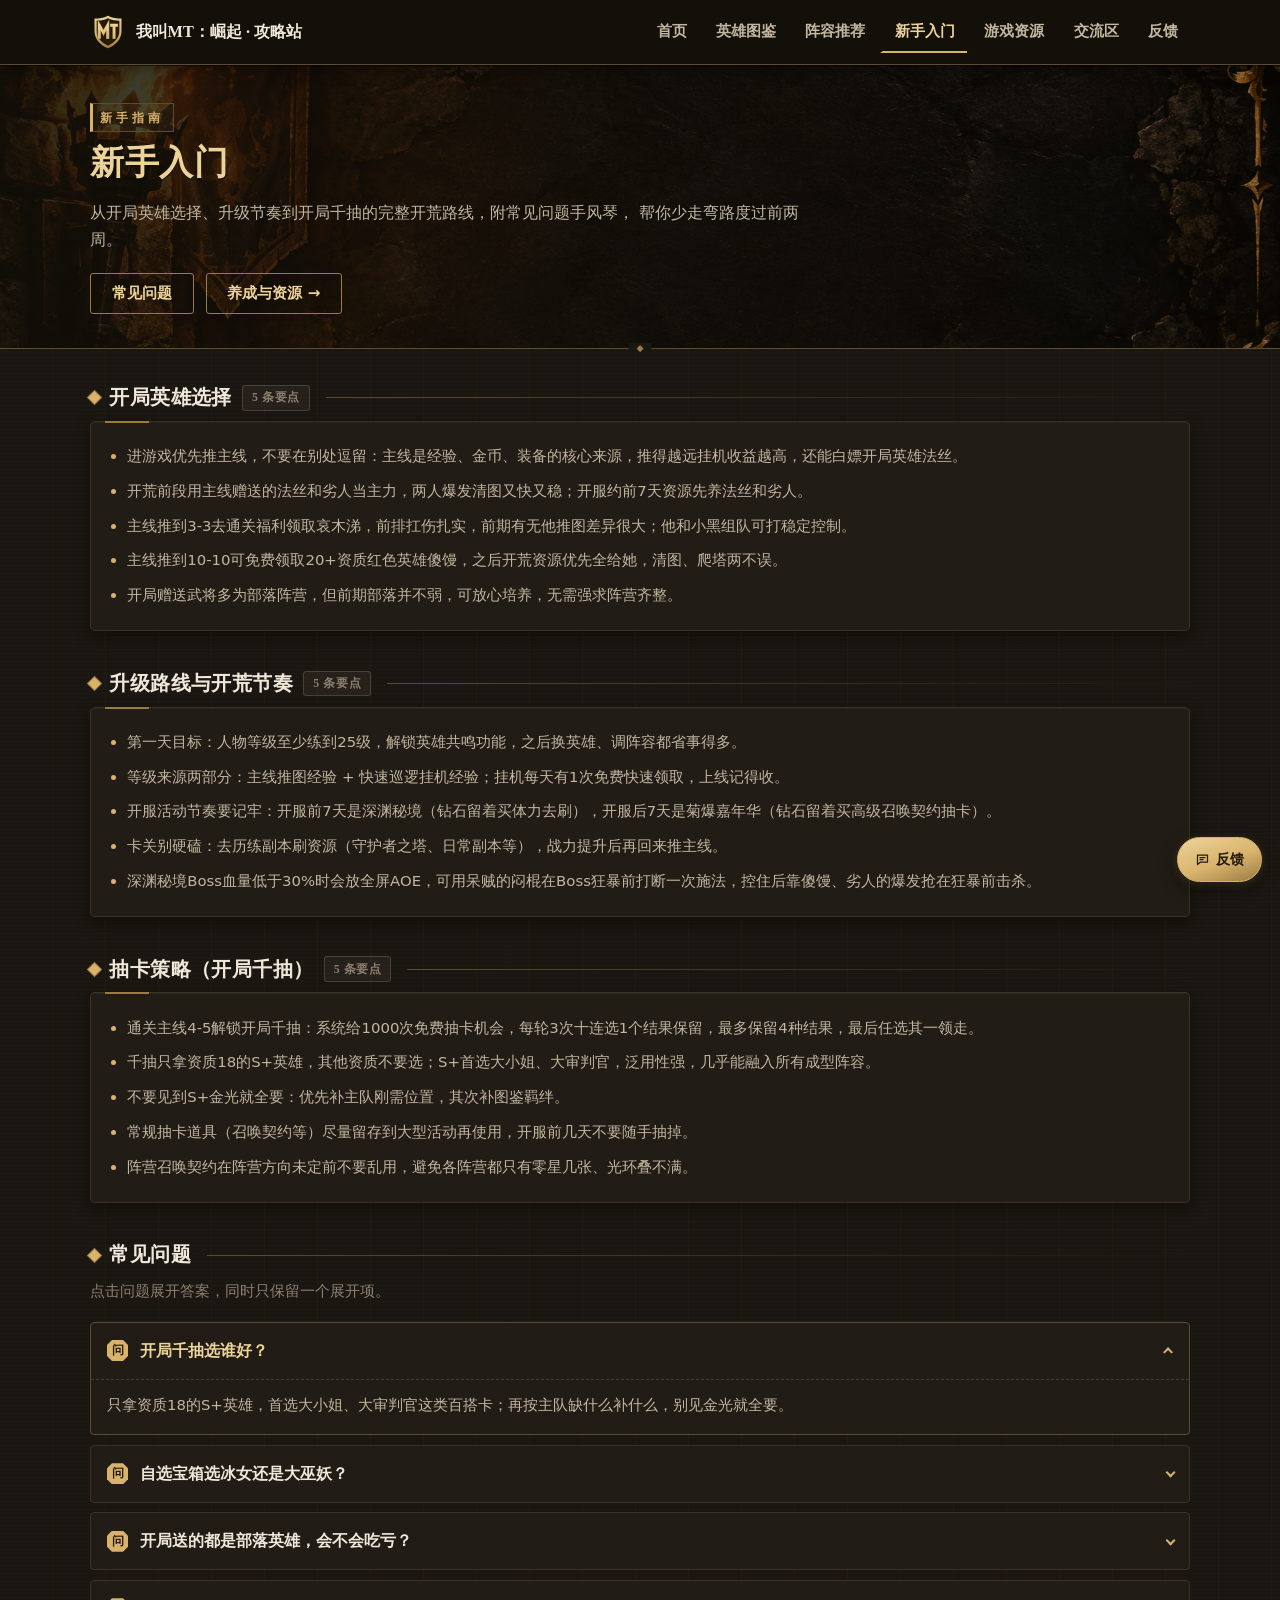
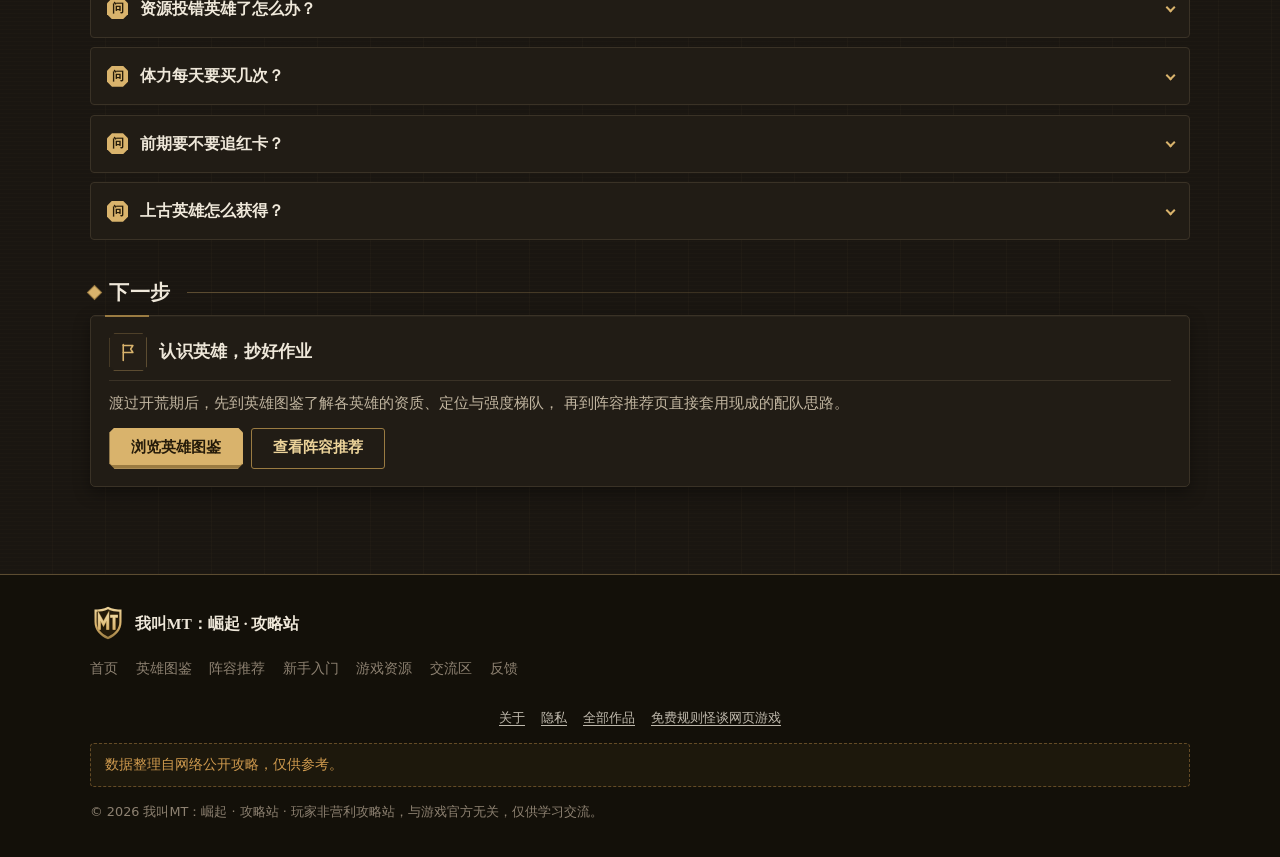
==== commit 4f10da1c: "feat: 补全 SEO 基建、合规页面与 giscus 评论 - 新增 privacy.html / about.html、robots.txt、sitemap.xml - 全部页面补 canoni" ====
--- a/beginner.html
+++ b/beginner.html
@@ -14,6 +14,7 @@
     .guide-list li + li { margin-top: .55rem; }
     .guide-list li::marker { color: var(--gold); }
   </style>
+  <link rel="canonical" href="https://yangfanwudi.github.io/mt-site/beginner.html">
 </head>
 <body>
   <!-- 页头（site-header）由 common.js 的 MTCommon.mount 注入到 body 顶部 -->
